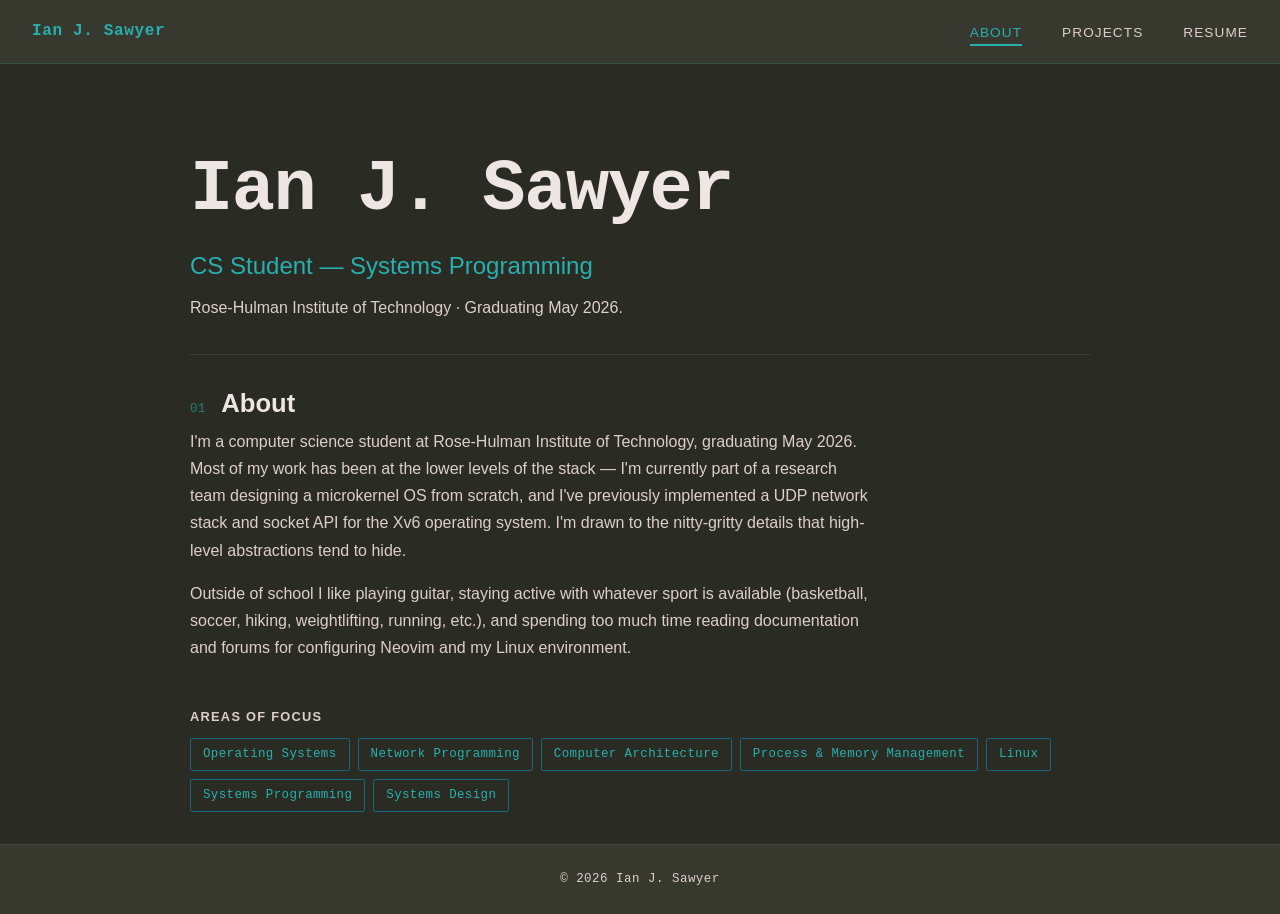
==== index.html @ 46b3dbd0 "init" ====
<!doctype html>
<html lang="en">
  <head>
    <meta charset="UTF-8" />
    <meta name="viewport" content="width=device-width, initial-scale=1.0" />
    <title>Ian J. Sawyer</title>
    <link rel="stylesheet" href="style.css" />
  </head>
  <body>
    <nav>
      <a href="index.html" class="nav-brand">Ian J. Sawyer</a>
      <button class="menu-toggle" aria-label="Toggle navigation">
        <span></span>
        <span></span>
        <span></span>
      </button>
      <ul class="nav-links">
        <li><a href="index.html">About</a></li>
        <li><a href="projects.html">Projects</a></li>
        <li><a href="resume.html">Resume</a></li>
      </ul>
    </nav>

    <main>
      <section class="hero">
        <div class="hero-content">
          <h1 class="hero-name">Ian J. Sawyer</h1>
          <p class="hero-title">CS Student — Systems Programming</p>
          <p class="hero-sub">
            Rose-Hulman Institute of Technology · Graduating May 2026.
          </p>
        </div>
      </section>

      <div class="section container">
        <div class="section-header">
          <span class="section-num">01</span>
          <h2>About</h2>
        </div>

        <div class="about-body">
          <p>
            I'm a computer science student at Rose-Hulman Institute of
            Technology, graduating May 2026. Most of my work has been at the
            lower levels of the stack — I'm currently part of a research team
            designing a microkernel OS from scratch, and I've previously
            implemented a UDP network stack and socket API for the Xv6 operating
            system. I'm drawn to the nitty-gritty details that high-level
            abstractions tend to hide.
          </p>
          <p>
						Outside of school I like playing guitar, staying active with whatever sport is available
						(basketball, soccer, hiking, weightlifting, running, etc.), and spending too much time 
						reading documentation and forums for configuring Neovim and my Linux environment.
					</p>
        </div>

        <div class="focus-areas">
          <h3>Areas of Focus</h3>
          <div class="tags">
            <span class="tag">Operating Systems</span>
            <span class="tag">Network Programming</span>
            <span class="tag">Computer Architecture</span>
            <span class="tag">Process &amp; Memory Management</span>
            <span class="tag">Linux</span>
            <span class="tag">Systems Programming</span>
            <span class="tag">Systems Design</span>
          </div>
        </div>
      </div>
    </main>

    <footer>
      <p>&copy; 2026 Ian J. Sawyer</p>
    </footer>

    <script src="main.js"></script>
  </body>
</html>
---- style.css ----
/* ─── Reset ──────────────────────────────────────── */
*, *::before, *::after {
  box-sizing: border-box;
  margin: 0;
  padding: 0;
}

/* ─── Variables ──────────────────────────────────── */
:root {
  --charcoal:   #37392e;
  --blue-slate: #19647e;
  --teal:       #28afb0;
  --dust-grey:  #ddcecd;
  --parchment:  #eee5e5;

  --bg:         #2a2c23;
  --bg-raised:  #37392e;
  --bg-card:    #404539;
  --text:       #eee5e5;
  --text-muted: #ddcecd;
  --accent:     #28afb0;
  --accent-dim: #19647e;
  --border:     rgba(40, 175, 176, 0.18);
  --border-dim: rgba(221, 206, 205, 0.1);
}

/* ─── Base ───────────────────────────────────────── */
html {
  scroll-behavior: smooth;
}

body {
  background-color: var(--bg);
  color: var(--text);
  font-family: -apple-system, BlinkMacSystemFont, 'Segoe UI', Roboto, sans-serif;
  font-size: 16px;
  line-height: 1.7;
  min-height: 100vh;
  display: flex;
  flex-direction: column;
}

main {
	display: inline-block;
}

a {
  color: var(--accent);
  text-decoration: none;
}

a:hover {
  text-decoration: underline;
}

h1, h2, h3 {
  line-height: 1.3;
}

/* ─── Container ──────────────────────────────────── */
.container {
  max-width: 900px;
  margin: 0 auto;
  padding: 0 2rem;
}

/* ─── Nav ────────────────────────────────────────── */
nav {
  background: var(--bg-raised);
  border-bottom: 1px solid var(--border);
  position: sticky;
  top: 0;
  z-index: 100;
  padding: 0 2rem;
  height: 64px;
  display: flex;
  align-items: center;
  justify-content: space-between;
}

.nav-brand {
  font-family: 'Courier New', monospace;
  font-size: 1rem;
  font-weight: bold;
  color: var(--teal);
  text-decoration: none;
  letter-spacing: 0.04em;
}

.nav-links {
  list-style: none;
  display: flex;
  gap: 2.5rem;
}

.nav-links a {
  color: var(--text-muted);
  text-decoration: none;
  font-size: 0.85rem;
  letter-spacing: 0.08em;
  text-transform: uppercase;
  transition: color 0.2s;
  position: relative;
  padding-bottom: 2px;
}

.nav-links a::after {
  content: '';
  position: absolute;
  bottom: -4px;
  left: 0;
  width: 0;
  height: 2px;
  background: var(--accent);
  transition: width 0.2s;
}

.nav-links a:hover,
.nav-links a.active {
  color: var(--accent);
  text-decoration: none;
}

.nav-links a:hover::after,
.nav-links a.active::after {
  width: 100%;
}

.menu-toggle {
  display: none;
  flex-direction: column;
  gap: 5px;
  cursor: pointer;
  background: none;
  border: none;
  padding: 4px;
}

.menu-toggle span {
  display: block;
  width: 24px;
  height: 2px;
  background: var(--text-muted);
  transition: all 0.25s;
}

/* ─── Hero (index.html) ──────────────────────────── */
.hero {
  display: flex;
  padding: 5rem 2rem 2rem;
}

.hero-content {
  max-width: 900px;
  margin: 0 auto;
  width: 100%;
}

.hero-label {
  font-family: 'Courier New', monospace;
  color: var(--accent);
  font-size: 0.9rem;
  margin-bottom: 1.5rem;
  letter-spacing: 0.05em;
}

.hero-name {
  font-family: 'Courier New', monospace;
  font-size: clamp(2.5rem, 6vw, 4.5rem);
  font-weight: bold;
  color: var(--parchment);
  letter-spacing: -0.02em;
  margin-bottom: 0.5rem;
}

.hero-title {
  font-size: clamp(1.1rem, 2.5vw, 1.5rem);
  color: var(--accent);
  margin-bottom: 0.5rem;
  font-weight: 500;
}

.hero-sub {
  font-size: 1rem;
  color: var(--text-muted);
  max-width: 480px;
}

/* ─── Section base ───────────────────────────────── */
.section {
  padding: 2rem 0;
  border-top: 1px solid var(--border-dim);
}

.section-header {
  display: flex;
  align-items: baseline;
  gap: 1rem;
  margin-bottom: 2rem;
}

.section-num {
  font-family: 'Courier New', monospace;
  font-size: 0.8rem;
  color: var(--accent);
  opacity: 0.6;
}

.section-header h2 {
  font-size: 1.6rem;
  color: var(--text);
}

/* ─── About section (index.html) ─────────────────── */
.about-body {
  display: flex;
  flex-direction: column;
  gap: 1rem;
  color: var(--text-muted);
  max-width: 680px;
  margin-bottom: 3rem;
	margin-top: -1.5rem;
}

.focus-areas h3 {
  font-size: 0.8rem;
  text-transform: uppercase;
  letter-spacing: 0.1em;
  color: var(--text-muted);
  margin-bottom: 0.75rem;
}

.tags {
  display: flex;
  flex-wrap: wrap;
  gap: 0.5rem;
}

.tag {
  font-family: 'Courier New', monospace;
  font-size: 0.78rem;
  padding: 0.3rem 0.75rem;
  border: 1px solid var(--accent-dim);
  color: var(--teal);
  border-radius: 2px;
  letter-spacing: 0.03em;
}

/* ─── Page hero (projects, resume) ───────────────── */
.page-hero {
  padding: 4rem 0 0;
}

.page-hero h1 {
  font-size: 2rem;
  margin-bottom: 0.4rem;
}

.page-hero p {
  color: var(--text-muted);
  font-size: 0.95rem;
}

/* ─── Projects page ──────────────────────────────── */
.project-list {
  display: flex;
  flex-direction: column;
  padding: 3rem 0;
}

.project-row {
  border-left: 3px solid var(--accent-dim);
  border-top: 1px solid var(--border-dim);
  padding: 1.75rem 0 1.75rem 1.5rem;
  transition: border-left-color 0.2s;
}

.project-row:last-child {
  border-bottom: 1px solid var(--border-dim);
}

.project-row:hover {
  border-left-color: var(--accent);
}

.project-row-header {
  display: flex;
  justify-content: space-between;
  align-items: baseline;
  margin-bottom: 0.4rem;
  gap: 1rem;
}

.project-row-header h3 {
  font-family: 'Courier New', monospace;
  font-size: 1.05rem;
  color: var(--text);
}

.project-row-header .date {
  font-family: 'Courier New', monospace;
  font-size: 0.78rem;
  color: var(--text-muted);
  white-space: nowrap;
}

.project-hook {
  font-size: 0.9rem;
  color: var(--text-muted);
  margin-bottom: 0.6rem;
  max-width: 760px;
}

.project-bullets {
  padding-left: 1.1rem;
  color: var(--text-muted);
  font-size: 0.88rem;
  margin-bottom: 1rem;
  display: flex;
  flex-direction: column;
  gap: 0.2rem;
}

.project-footer {
  display: flex;
  justify-content: space-between;
  align-items: center;
  flex-wrap: wrap;
  gap: 0.75rem;
}

.project-tags {
  display: flex;
  flex-wrap: wrap;
  gap: 0.4rem;
  margin-bottom: 1.25rem;
}

.project-tag {
  font-family: 'Courier New', monospace;
  font-size: 0.72rem;
  padding: 0.15rem 0.5rem;
  background: rgba(25, 100, 126, 0.3);
  color: var(--teal);
  border-radius: 2px;
}

.project-links {
  display: flex;
  gap: 1.25rem;
  font-size: 0.85rem;
}

.project-links a {
  color: var(--text-muted);
  transition: color 0.2s;
}

.project-links a:hover {
  color: var(--accent);
  text-decoration: none;
}

/* ─── Resume page ────────────────────────────────── */
.resume-wrapper {
  padding-bottom: 4rem;
}

.resume-header {
  padding: 3rem 0 1.5rem;
  border-bottom: 2px solid var(--accent);
  margin-bottom: 2.5rem;
  display: flex;
  justify-content: space-between;
  align-items: flex-start;
}

.resume-header-main {
  flex: 1;
}

.resume-header h1 {
  font-family: 'Courier New', monospace;
  font-size: 2rem;
  color: var(--text);
  margin-bottom: 0.25rem;
}

.resume-header .resume-title {
  color: var(--accent);
  font-size: 1rem;
  margin-bottom: 0.75rem;
}

.resume-contact {
  display: flex;
  flex-wrap: wrap;
  gap: 1.5rem;
  font-size: 0.85rem;
  color: var(--text-muted);
}

.resume-contact a {
  color: var(--text-muted);
}

.resume-contact a:hover {
  color: var(--accent);
}


.btn {
  display: inline-block;
  padding: 0.5rem 1.25rem;
  font-size: 0.82rem;
  letter-spacing: 0.06em;
  text-transform: uppercase;
  border: 1px solid var(--accent);
  color: var(--accent);
  background: transparent;
  cursor: pointer;
  transition: background 0.2s, color 0.2s;
  font-family: 'Courier New', monospace;
}

.btn:hover {
  background: var(--accent);
  color: var(--charcoal);
}

.resume-section {
  margin-bottom: 2.5rem;
}

.resume-section > h2 {
  font-size: 0.78rem;
  text-transform: uppercase;
  letter-spacing: 0.14em;
  color: var(--accent);
  margin-bottom: 1.25rem;
  padding-bottom: 0.4rem;
  border-bottom: 1px solid var(--accent-dim);
}

.resume-item {
  margin-bottom: 1.75rem;
}

.resume-item:last-child {
  margin-bottom: 0;
}

.resume-item-header {
  display: flex;
  justify-content: space-between;
  align-items: baseline;
  margin-bottom: 0.2rem;
}

.resume-item-header h3 {
  font-size: 1rem;
  color: var(--text);
  font-weight: 600;
}

.resume-item-header .date,
.activity-list .date {
  font-size: 0.78rem;
  color: var(--text-muted);
  font-family: 'Courier New', monospace;
  white-space: nowrap;
}

.resume-item .org {
  font-size: 0.88rem;
  color: var(--accent);
  margin-bottom: 0.6rem;
}

.resume-item ul {
  padding-left: 1.2rem;
  color: var(--text-muted);
  font-size: 0.9rem;
}

.resume-item ul li {
  margin-bottom: 0.25rem;
}

.activity-list {
  list-style: none;
  padding-left: 0;
}

.activity-list li {
  display: flex;
  justify-content: space-between;
  align-items: baseline;
}

.resume-item p {
  color: var(--text-muted);
  font-size: 0.9rem;
  max-width: 680px;
}

.skills-grid {
  display: flex;
  flex-direction: column;
  gap: 0.5rem;
}

.skill-group {
  display: flex;
  align-items: baseline;
  gap: 1rem;
}

.skill-group h3 {
  font-size: 0.75rem;
  text-transform: uppercase;
  letter-spacing: 0.1em;
  color: var(--text-muted);
  min-width: 160px;
  flex-shrink: 0;
}

.skill-list {
  font-family: 'Courier New', monospace;
  font-size: 0.85rem;
  color: var(--text);
}

/* ─── Footer ─────────────────────────────────────── */
footer {
  background: var(--bg-raised);
  border-top: 1px solid var(--border-dim);
  padding: 1.5rem 2rem;
  text-align: center;
  font-size: 0.78rem;
  color: var(--text-muted);
  font-family: 'Courier New', monospace;
  letter-spacing: 0.04em;
}

/* ─── Responsive ─────────────────────────────────── */
@media (max-width: 640px) {
  .menu-toggle {
    display: flex;
  }

  .nav-links {
    display: none;
    position: absolute;
    top: 64px;
    left: 0;
    right: 0;
    background: var(--bg-raised);
    border-bottom: 1px solid var(--border);
    flex-direction: column;
    gap: 0;
    padding: 0;
  }

  .nav-links.open {
    display: flex;
  }

  .nav-links li {
    width: 100%;
  }

  .nav-links a {
    display: block;
    padding: 1rem 2rem;
    border-bottom: 1px solid var(--border-dim);
  }

  .nav-links a::after {
    display: none;
  }

  .hero {
    padding: 3rem 1.5rem;
  }

  .resume-item-header {
    flex-direction: column;
    gap: 0.1rem;
  }

  .resume-contact {
    gap: 0.5rem;
  }
}

/* ─── Print (resume.html) ────────────────────────── */
@media print {
  :root {
    --bg:         #ffffff;
    --bg-raised:  #ffffff;
    --bg-card:    #ffffff;
    --text:       #1a1a1a;
    --text-muted: #444444;
    --accent:     #19647e;
    --accent-dim: #19647e;
    --border:     #cccccc;
    --border-dim: #cccccc;
  }

  nav,
  .btn,
  footer {
    display: none !important;
  }

  body {
    background: #fff;
    color: #1a1a1a;
  }

  .container {
    max-width: 100%;
    padding: 0;
  }

  .resume-header {
    padding-top: 0;
  }
}
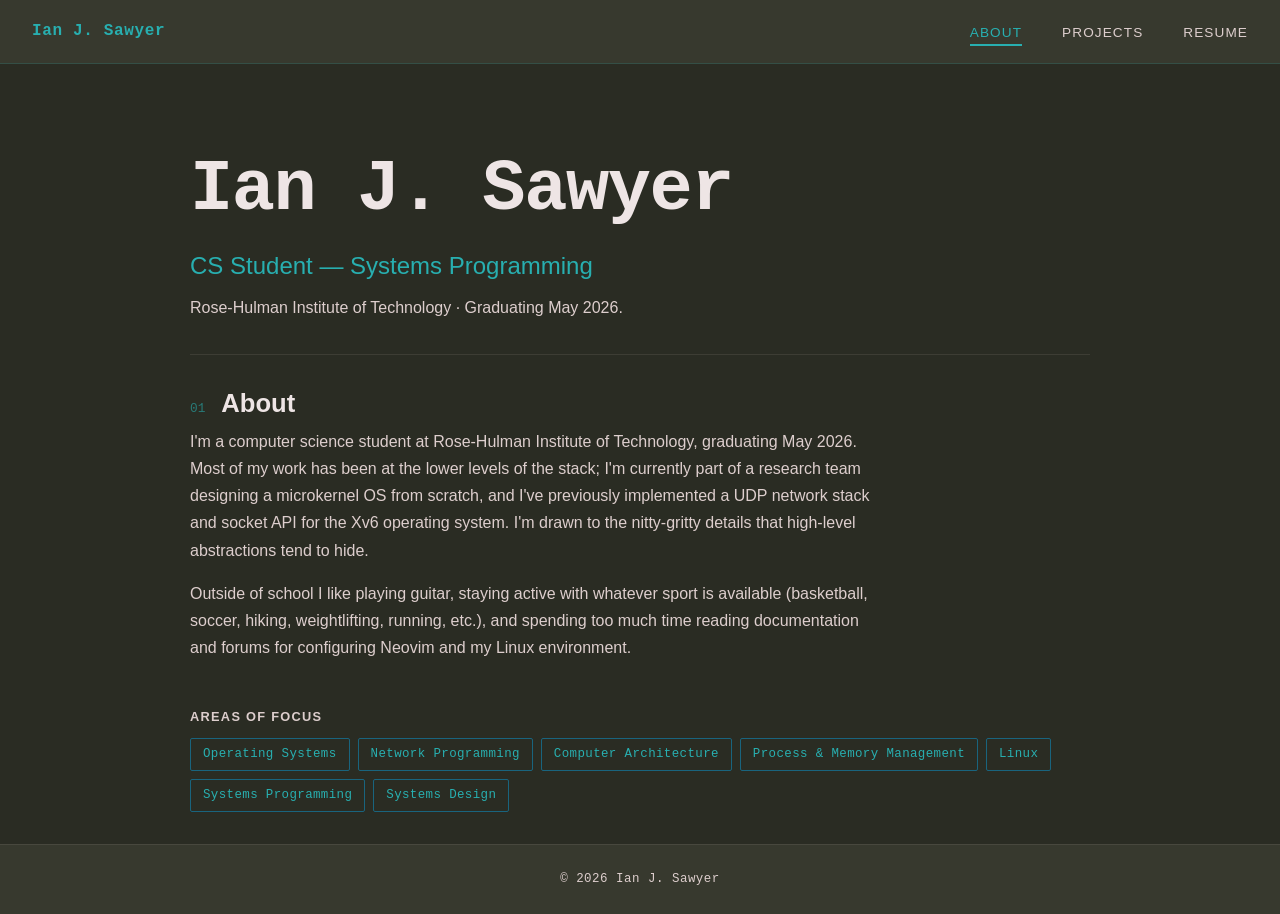
==== commit 2ae4acdb: "fixed some wording" ====
--- a/index.html
+++ b/index.html
@@ -42,7 +42,7 @@
           <p>
             I'm a computer science student at Rose-Hulman Institute of
             Technology, graduating May 2026. Most of my work has been at the
-            lower levels of the stack — I'm currently part of a research team
+            lower levels of the stack; I'm currently part of a research team
             designing a microkernel OS from scratch, and I've previously
             implemented a UDP network stack and socket API for the Xv6 operating
             system. I'm drawn to the nitty-gritty details that high-level
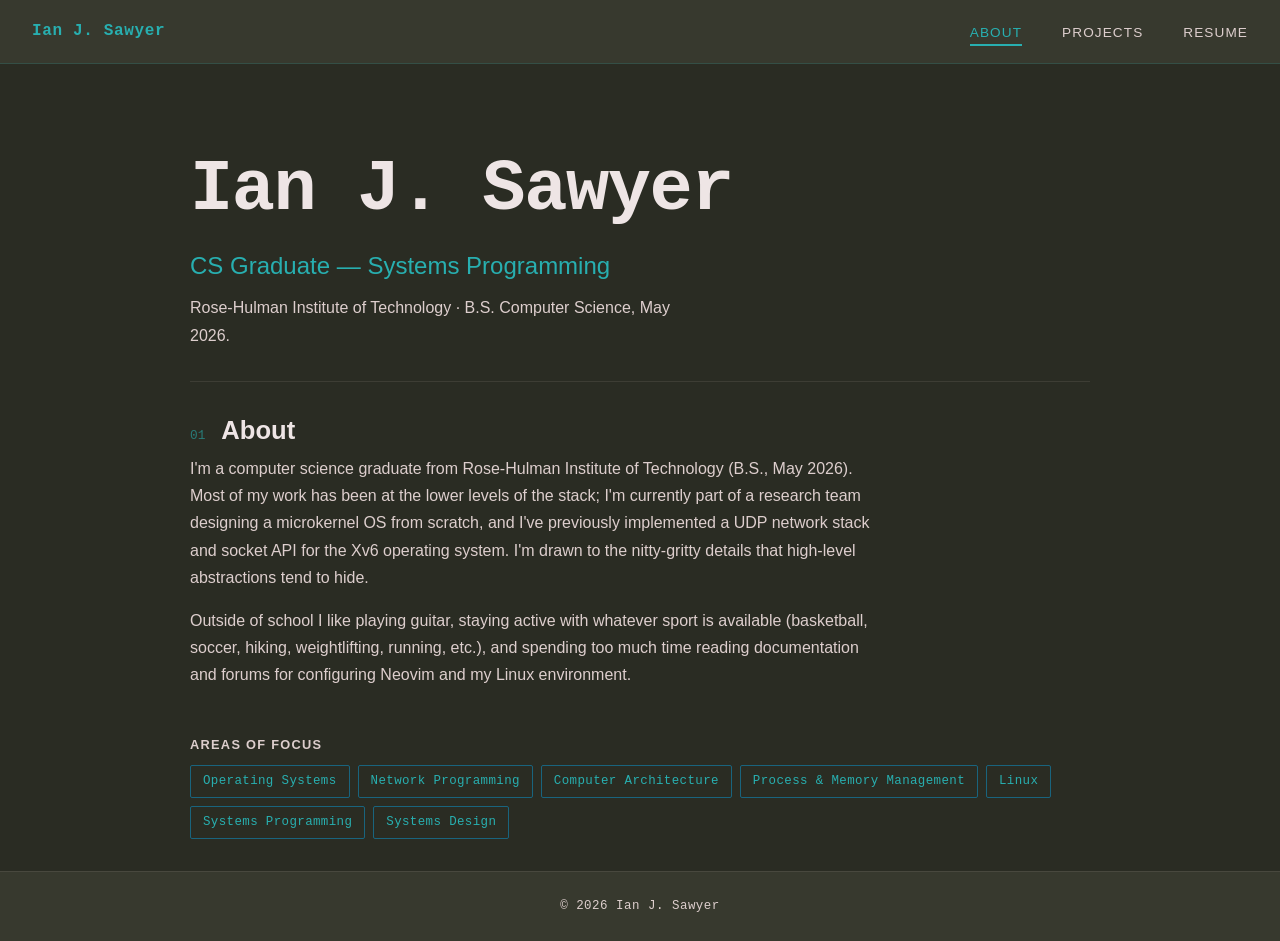
==== commit 15c01228: "Updated for graduation" ====
--- a/index.html
+++ b/index.html
@@ -1,4 +1,6 @@
 <!doctype html>
+<link rel="prefetch" href="projects.html">
+<link rel="prefetch" href="resume.html">
 <html lang="en">
   <head>
     <meta charset="UTF-8" />
@@ -25,9 +27,9 @@
       <section class="hero">
         <div class="hero-content">
           <h1 class="hero-name">Ian J. Sawyer</h1>
-          <p class="hero-title">CS Student — Systems Programming</p>
+          <p class="hero-title">CS Graduate — Systems Programming</p>
           <p class="hero-sub">
-            Rose-Hulman Institute of Technology · Graduating May 2026.
+            Rose-Hulman Institute of Technology · B.S. Computer Science, May 2026.
           </p>
         </div>
       </section>
@@ -40,8 +42,8 @@
 
         <div class="about-body">
           <p>
-            I'm a computer science student at Rose-Hulman Institute of
-            Technology, graduating May 2026. Most of my work has been at the
+            I'm a computer science graduate from Rose-Hulman Institute of
+            Technology (B.S., May 2026). Most of my work has been at the
             lower levels of the stack; I'm currently part of a research team
             designing a microkernel OS from scratch, and I've previously
             implemented a UDP network stack and socket API for the Xv6 operating
--- a/style.css
+++ b/style.css
@@ -41,7 +41,7 @@
 }
 
 main {
-	display: inline-block;
+	display: block; 
 }
 
 a {
@@ -109,10 +109,12 @@
   position: absolute;
   bottom: -4px;
   left: 0;
-  width: 0;
+  width: 100%;
   height: 2px;
   background: var(--accent);
-  transition: width 0.2s;
+  transform: scaleX(0);
+  transform-origin: left;
+  transition: transform 0.2s;
 }
 
 .nav-links a:hover,
@@ -123,7 +125,7 @@
 
 .nav-links a:hover::after,
 .nav-links a.active::after {
-  width: 100%;
+  transform: scaleX(1);
 }
 
 .menu-toggle {
